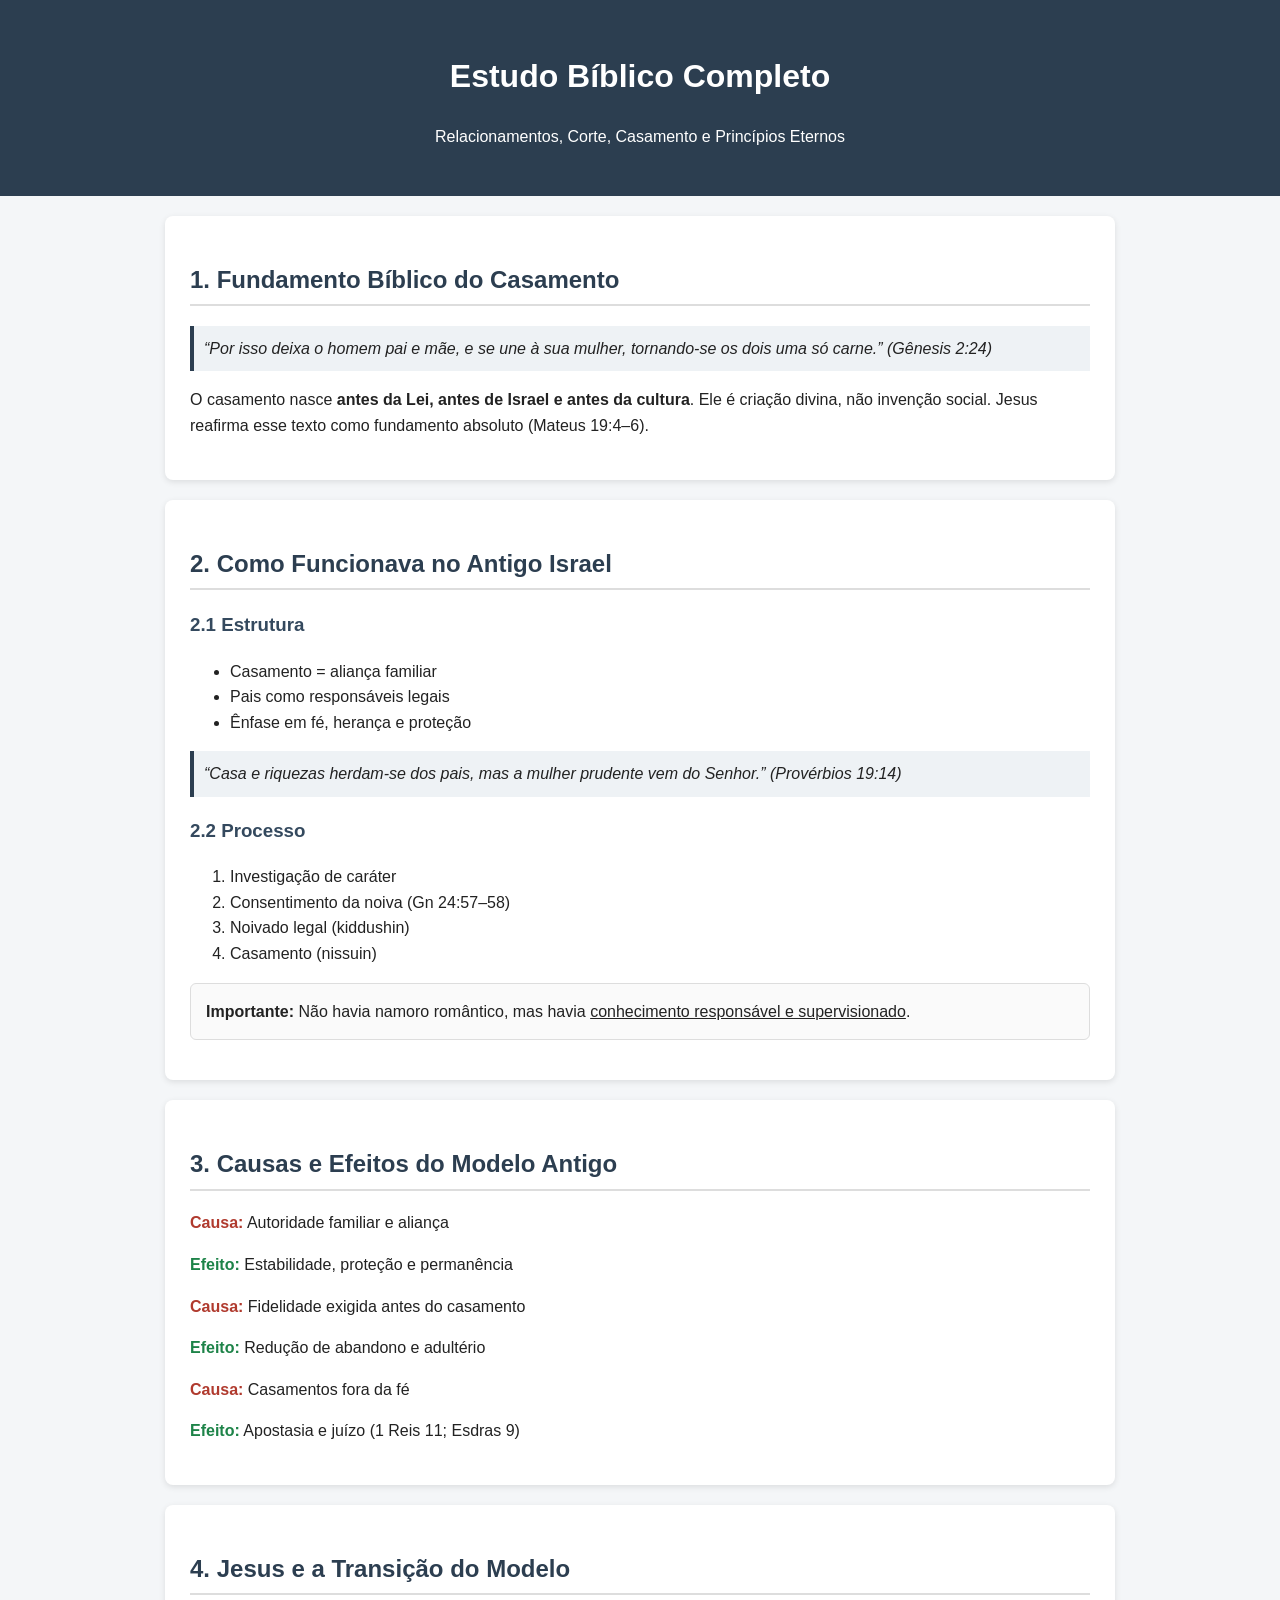
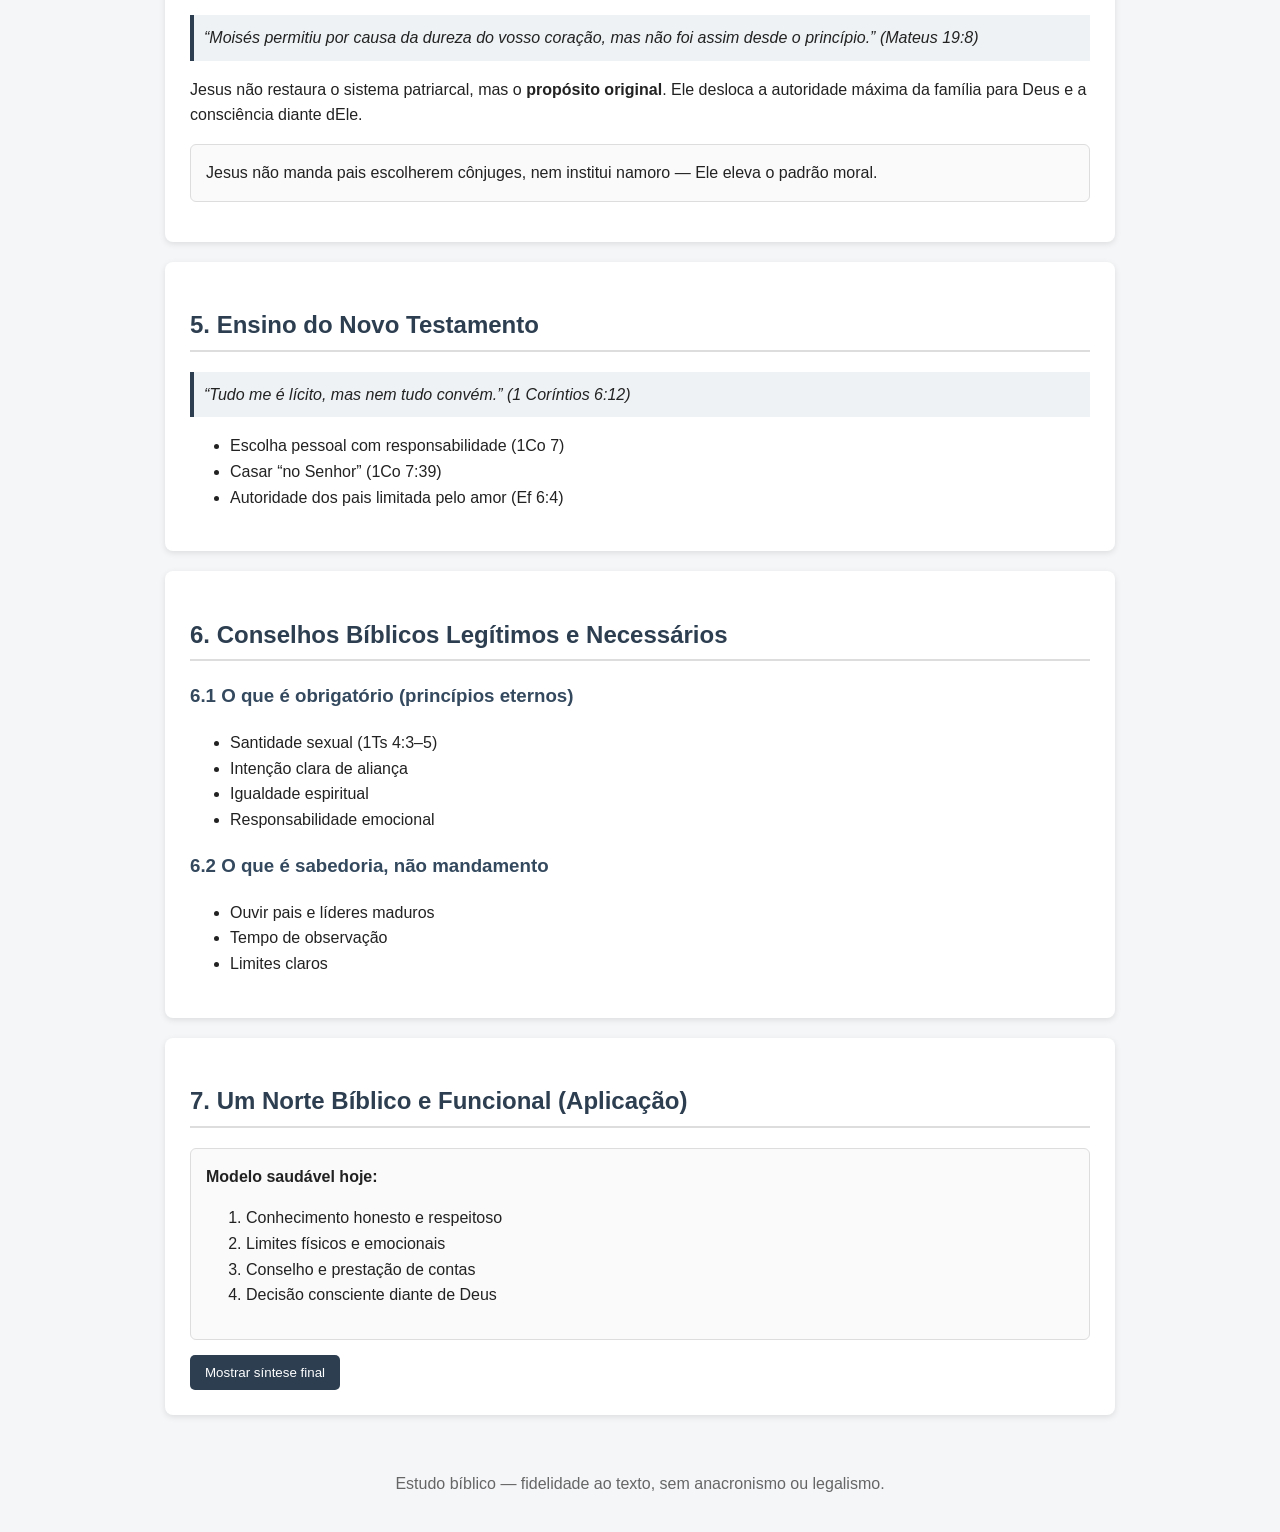
==== relacionamento.html @ f863ce58 "Update relacionamento.html" ====
<!DOCTYPE html>
<html lang="pt-BR">
<head>
  <meta charset="UTF-8">
  <title>Estudo Bíblico — Relacionamentos, Corte e Casamento</title>
  <style>
    body {
      font-family: Arial, Helvetica, sans-serif;
      background: #f4f6f8;
      color: #222;
      line-height: 1.6;
      margin: 0;
      padding: 0;
    }
    header {
      background: #2c3e50;
      color: #fff;
      padding: 30px;
      text-align: center;
    }
    section {
      background: #fff;
      margin: 20px auto;
      padding: 25px;
      max-width: 900px;
      border-radius: 8px;
      box-shadow: 0 2px 6px rgba(0,0,0,0.1);
    }
    h2 {
      color: #2c3e50;
      border-bottom: 2px solid #ddd;
      padding-bottom: 5px;
    }
    h3 {
      color: #34495e;
    }
    .verse {
      background: #eef2f5;
      border-left: 4px solid #2c3e50;
      padding: 10px;
      margin: 10px 0;
      font-style: italic;
    }
    .box {
      background: #fafafa;
      border: 1px solid #ddd;
      padding: 15px;
      border-radius: 6px;
      margin: 15px 0;
    }
    .cause {
      color: #b03a2e;
      font-weight: bold;
    }
    .effect {
      color: #1d8348;
      font-weight: bold;
    }
    footer {
      text-align: center;
      padding: 20px;
      color: #666;
    }
    button {
      background: #2c3e50;
      color: #fff;
      border: none;
      padding: 10px 15px;
      border-radius: 5px;
      cursor: pointer;
    }
    button:hover {
      background: #1a252f;
    }
    .hidden {
      display: none;
    }
  </style>
</head>
<body>

<header>
  <h1>Estudo Bíblico Completo</h1>
  <p>Relacionamentos, Corte, Casamento e Princípios Eternos</p>
</header>

<section>
  <h2>1. Fundamento Bíblico do Casamento</h2>
  <div class="verse">
    “Por isso deixa o homem pai e mãe, e se une à sua mulher,
    tornando-se os dois uma só carne.” (Gênesis 2:24)
  </div>
  <p>
    O casamento nasce <strong>antes da Lei, antes de Israel e antes da cultura</strong>.
    Ele é criação divina, não invenção social. Jesus reafirma esse texto como
    fundamento absoluto (Mateus 19:4–6).
  </p>
</section>

<section>
  <h2>2. Como Funcionava no Antigo Israel</h2>

  <h3>2.1 Estrutura</h3>
  <ul>
    <li>Casamento = aliança familiar</li>
    <li>Pais como responsáveis legais</li>
    <li>Ênfase em fé, herança e proteção</li>
  </ul>

  <div class="verse">
    “Casa e riquezas herdam-se dos pais, mas a mulher prudente vem do Senhor.”
    (Provérbios 19:14)
  </div>

  <h3>2.2 Processo</h3>
  <ol>
    <li>Investigação de caráter</li>
    <li>Consentimento da noiva (Gn 24:57–58)</li>
    <li>Noivado legal (kiddushin)</li>
    <li>Casamento (nissuin)</li>
  </ol>

  <div class="box">
    <strong>Importante:</strong> Não havia namoro romântico, mas havia
    <u>conhecimento responsável e supervisionado</u>.
  </div>
</section>

<section>
  <h2>3. Causas e Efeitos do Modelo Antigo</h2>

  <p><span class="cause">Causa:</span> Autoridade familiar e aliança</p>
  <p><span class="effect">Efeito:</span> Estabilidade, proteção e permanência</p>

  <p><span class="cause">Causa:</span> Fidelidade exigida antes do casamento</p>
  <p><span class="effect">Efeito:</span> Redução de abandono e adultério</p>

  <p><span class="cause">Causa:</span> Casamentos fora da fé</p>
  <p><span class="effect">Efeito:</span> Apostasia e juízo (1 Reis 11; Esdras 9)</p>
</section>

<section>
  <h2>4. Jesus e a Transição do Modelo</h2>

  <div class="verse">
    “Moisés permitiu por causa da dureza do vosso coração,
    mas não foi assim desde o princípio.” (Mateus 19:8)
  </div>

  <p>
    Jesus não restaura o sistema patriarcal, mas o
    <strong>propósito original</strong>.
    Ele desloca a autoridade máxima da família para Deus
    e a consciência diante dEle.
  </p>

  <div class="box">
    Jesus não manda pais escolherem cônjuges,
    nem institui namoro — Ele eleva o padrão moral.
  </div>
</section>

<section>
  <h2>5. Ensino do Novo Testamento</h2>

  <div class="verse">
    “Tudo me é lícito, mas nem tudo convém.” (1 Coríntios 6:12)
  </div>

  <ul>
    <li>Escolha pessoal com responsabilidade (1Co 7)</li>
    <li>Casar “no Senhor” (1Co 7:39)</li>
    <li>Autoridade dos pais limitada pelo amor (Ef 6:4)</li>
  </ul>
</section>

<section>
  <h2>6. Conselhos Bíblicos Legítimos e Necessários</h2>

  <h3>6.1 O que é obrigatório (princípios eternos)</h3>
  <ul>
    <li>Santidade sexual (1Ts 4:3–5)</li>
    <li>Intenção clara de aliança</li>
    <li>Igualdade espiritual</li>
    <li>Responsabilidade emocional</li>
  </ul>

  <h3>6.2 O que é sabedoria, não mandamento</h3>
  <ul>
    <li>Ouvir pais e líderes maduros</li>
    <li>Tempo de observação</li>
    <li>Limites claros</li>
  </ul>
</section>

<section>
  <h2>7. Um Norte Bíblico e Funcional (Aplicação)</h2>

  <div class="box">
    <strong>Modelo saudável hoje:</strong>
    <ol>
      <li>Conhecimento honesto e respeitoso</li>
      <li>Limites físicos e emocionais</li>
      <li>Conselho e prestação de contas</li>
      <li>Decisão consciente diante de Deus</li>
    </ol>
  </div>

  <button onclick="toggleExtra()">Mostrar síntese final</button>

  <div id="extra" class="hidden">
    <div class="verse">
      “Tudo o que não procede de fé é pecado.” (Romanos 14:23)
    </div>
    <p>
      O Novo Testamento não pergunta <em>“quem escolheu”</em>,
      mas <strong>“isso glorifica a Deus?”</strong>
    </p>
  </div>
</section>

<footer>
  <p>Estudo bíblico — fidelidade ao texto, sem anacronismo ou legalismo.</p>
</footer>

<script>
  function toggleExtra() {
    const el = document.getElementById("extra");
    el.classList.toggle("hidden");
  }
</script>

</body>
  </html>
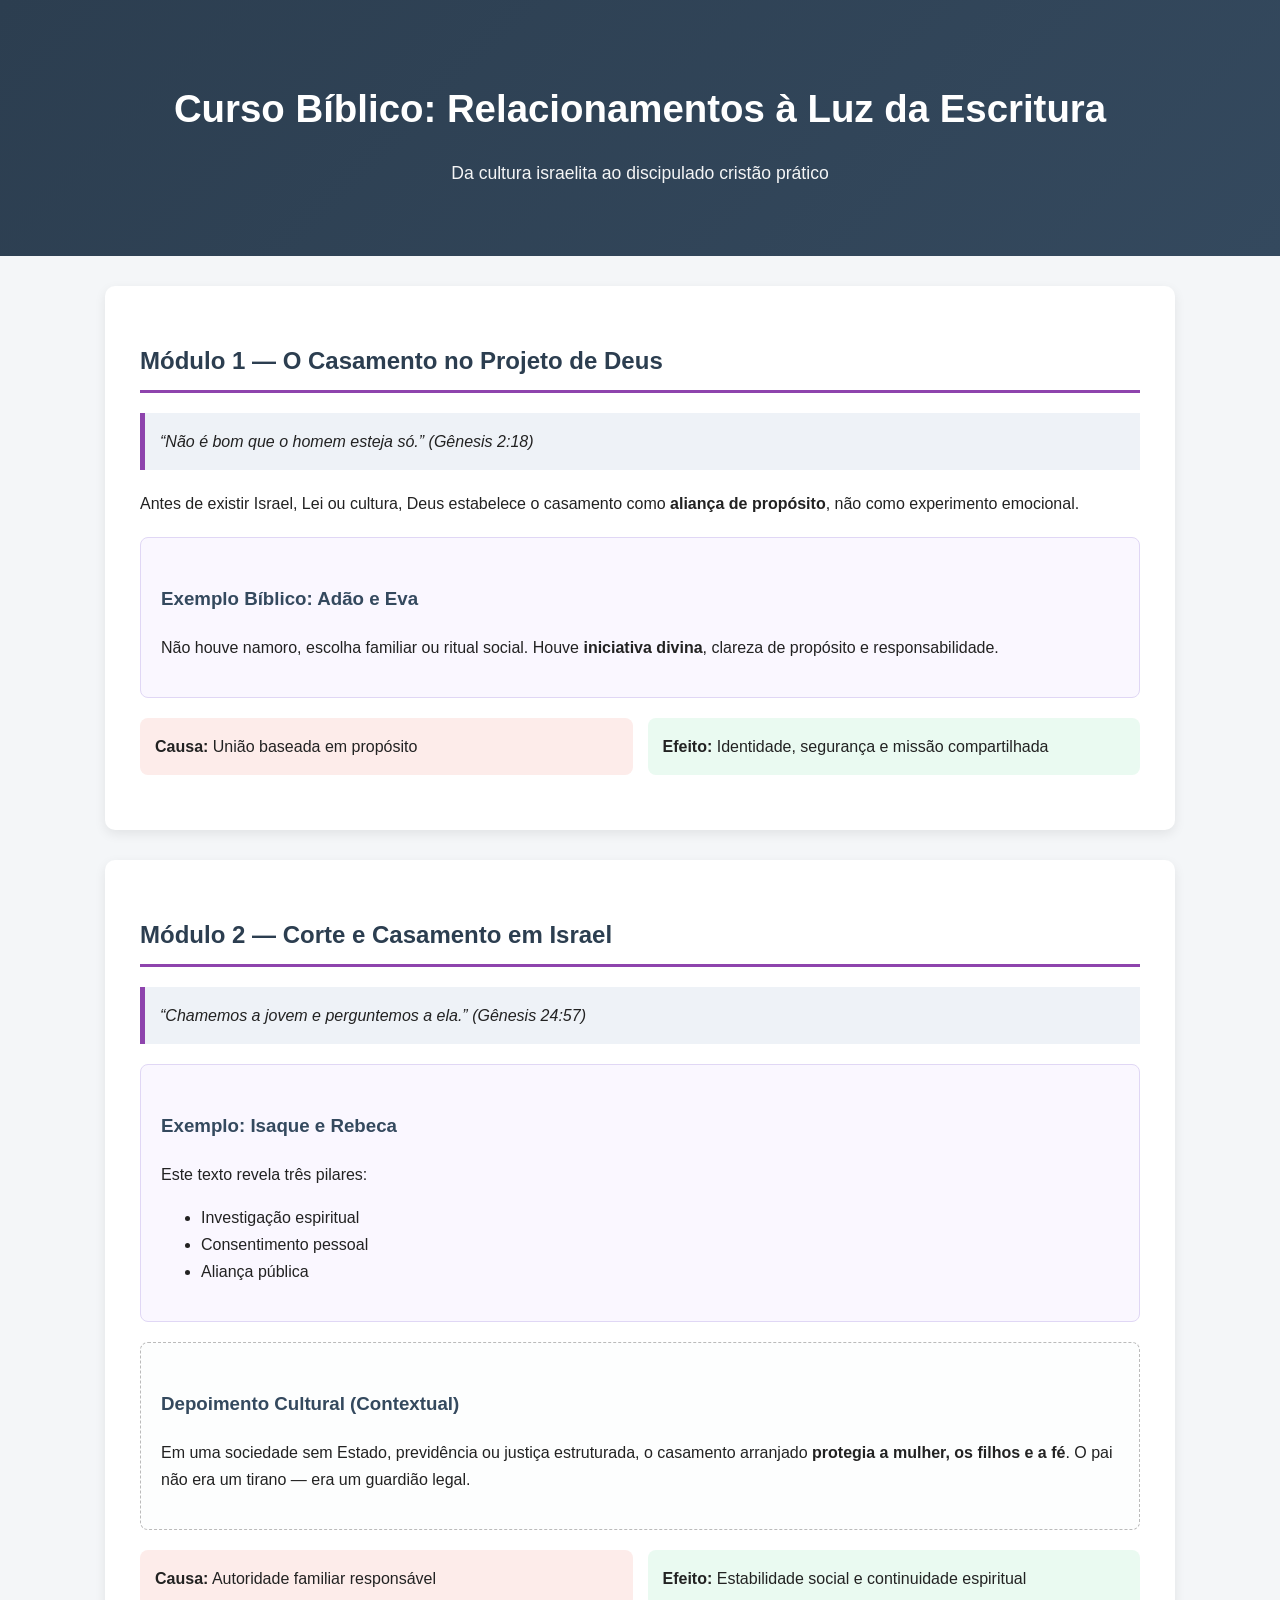
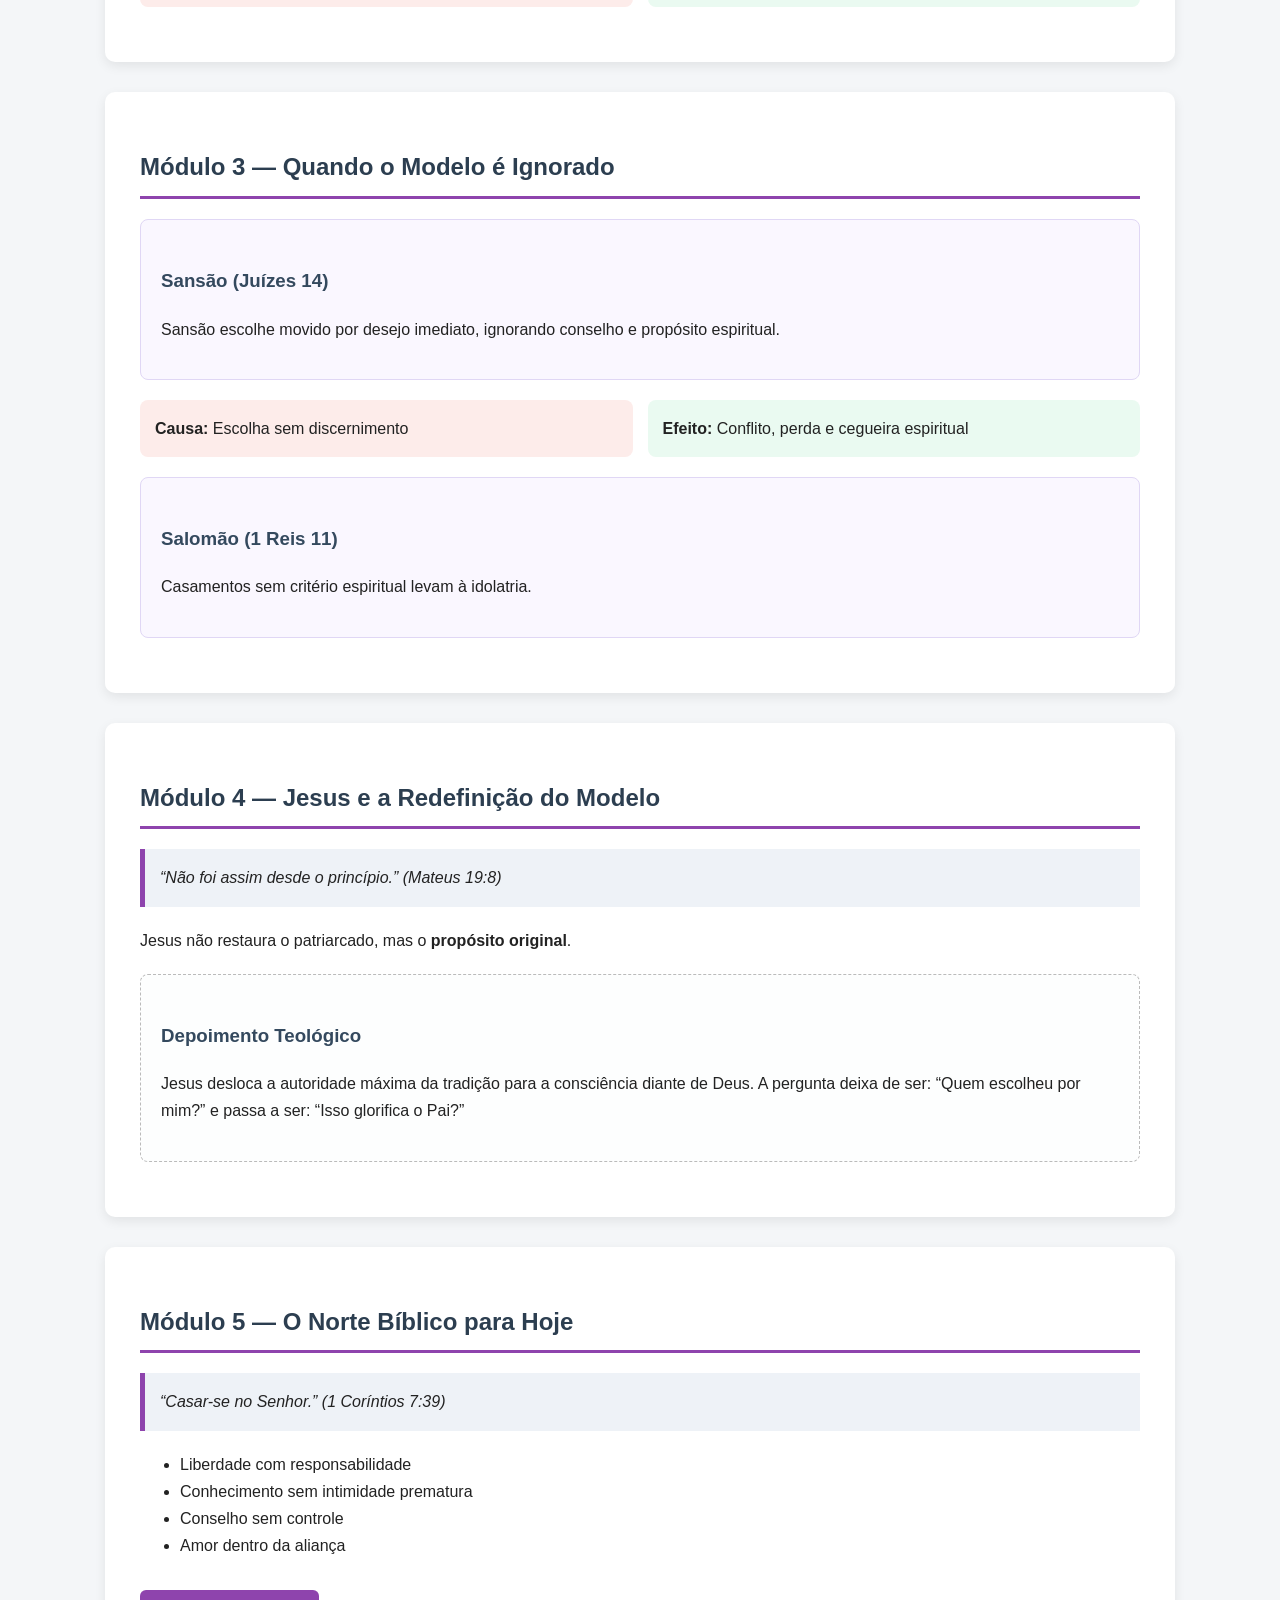
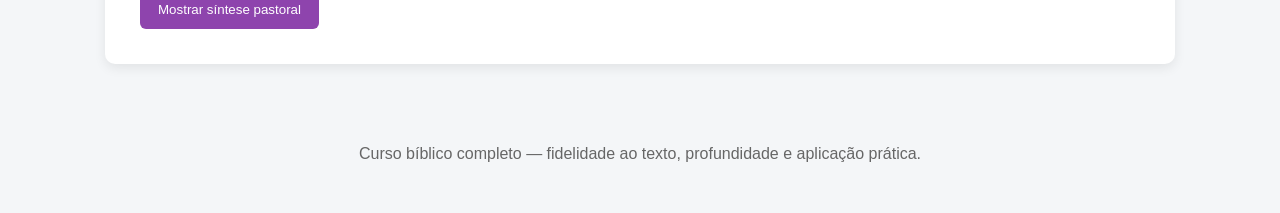
==== commit 8653cd6d: "Update relacionamento.html" ====
--- a/relacionamento.html
+++ b/relacionamento.html
@@ -1,233 +1,303 @@
 <!DOCTYPE html>
 <html lang="pt-BR">
 <head>
-  <meta charset="UTF-8">
-  <title>Estudo Bíblico — Relacionamentos, Corte e Casamento</title>
-  <style>
-    body {
-      font-family: Arial, Helvetica, sans-serif;
-      background: #f4f6f8;
-      color: #222;
-      line-height: 1.6;
-      margin: 0;
-      padding: 0;
-    }
-    header {
-      background: #2c3e50;
-      color: #fff;
-      padding: 30px;
-      text-align: center;
-    }
-    section {
-      background: #fff;
-      margin: 20px auto;
-      padding: 25px;
-      max-width: 900px;
-      border-radius: 8px;
-      box-shadow: 0 2px 6px rgba(0,0,0,0.1);
-    }
-    h2 {
-      color: #2c3e50;
-      border-bottom: 2px solid #ddd;
-      padding-bottom: 5px;
-    }
-    h3 {
-      color: #34495e;
-    }
-    .verse {
-      background: #eef2f5;
-      border-left: 4px solid #2c3e50;
-      padding: 10px;
-      margin: 10px 0;
-      font-style: italic;
-    }
-    .box {
-      background: #fafafa;
-      border: 1px solid #ddd;
-      padding: 15px;
-      border-radius: 6px;
-      margin: 15px 0;
-    }
-    .cause {
-      color: #b03a2e;
-      font-weight: bold;
-    }
-    .effect {
-      color: #1d8348;
-      font-weight: bold;
-    }
-    footer {
-      text-align: center;
-      padding: 20px;
-      color: #666;
-    }
-    button {
-      background: #2c3e50;
-      color: #fff;
-      border: none;
-      padding: 10px 15px;
-      border-radius: 5px;
-      cursor: pointer;
-    }
-    button:hover {
-      background: #1a252f;
-    }
-    .hidden {
-      display: none;
-    }
-  </style>
+<meta charset="UTF-8">
+<title>Curso Bíblico — Relacionamentos, Corte e Casamento</title>
+
+<style>
+:root {
+  --primary: #2c3e50;
+  --secondary: #34495e;
+  --accent: #8e44ad;
+  --light: #f4f6f8;
+  --card: #ffffff;
+}
+
+body {
+  margin: 0;
+  font-family: "Segoe UI", Arial, sans-serif;
+  background: var(--light);
+  color: #222;
+  line-height: 1.7;
+}
+
+header {
+  background: linear-gradient(135deg, var(--primary), var(--secondary));
+  color: #fff;
+  padding: 50px 20px;
+  text-align: center;
+}
+
+header h1 {
+  margin-bottom: 10px;
+  font-size: 2.4em;
+}
+
+header p {
+  font-size: 1.1em;
+  opacity: 0.95;
+}
+
+.module {
+  max-width: 1000px;
+  margin: 30px auto;
+  background: var(--card);
+  padding: 35px;
+  border-radius: 10px;
+  box-shadow: 0 4px 12px rgba(0,0,0,0.08);
+}
+
+.module h2 {
+  color: var(--primary);
+  border-bottom: 3px solid var(--accent);
+  padding-bottom: 8px;
+}
+
+.module h3 {
+  color: var(--secondary);
+  margin-top: 25px;
+}
+
+.verse {
+  background: #eef2f7;
+  border-left: 5px solid var(--accent);
+  padding: 15px;
+  margin: 20px 0;
+  font-style: italic;
+}
+
+.story {
+  background: #faf7ff;
+  border: 1px solid #e0d7f5;
+  padding: 20px;
+  border-radius: 8px;
+  margin: 20px 0;
+}
+
+.testimony {
+  background: #fdfefe;
+  border: 1px dashed #bbb;
+  padding: 20px;
+  border-radius: 8px;
+  margin: 20px 0;
+}
+
+.cause-effect {
+  display: grid;
+  grid-template-columns: 1fr 1fr;
+  gap: 15px;
+  margin: 20px 0;
+}
+
+.cause {
+  background: #fdecea;
+  padding: 15px;
+  border-radius: 8px;
+}
+
+.effect {
+  background: #eafaf1;
+  padding: 15px;
+  border-radius: 8px;
+}
+
+button {
+  background: var(--accent);
+  color: #fff;
+  border: none;
+  padding: 12px 18px;
+  border-radius: 6px;
+  cursor: pointer;
+  margin-top: 15px;
+}
+
+button:hover {
+  opacity: 0.9;
+}
+
+.hidden {
+  display: none;
+}
+
+footer {
+  text-align: center;
+  padding: 30px;
+  color: #666;
+}
+</style>
 </head>
+
 <body>
 
 <header>
-  <h1>Estudo Bíblico Completo</h1>
-  <p>Relacionamentos, Corte, Casamento e Princípios Eternos</p>
+  <h1>Curso Bíblico: Relacionamentos à Luz da Escritura</h1>
+  <p>Da cultura israelita ao discipulado cristão prático</p>
 </header>
 
-<section>
-  <h2>1. Fundamento Bíblico do Casamento</h2>
-  <div class="verse">
-    “Por isso deixa o homem pai e mãe, e se une à sua mulher,
-    tornando-se os dois uma só carne.” (Gênesis 2:24)
-  </div>
-  <p>
-    O casamento nasce <strong>antes da Lei, antes de Israel e antes da cultura</strong>.
-    Ele é criação divina, não invenção social. Jesus reafirma esse texto como
-    fundamento absoluto (Mateus 19:4–6).
-  </p>
-</section>
-
-<section>
-  <h2>2. Como Funcionava no Antigo Israel</h2>
-
-  <h3>2.1 Estrutura</h3>
-  <ul>
-    <li>Casamento = aliança familiar</li>
-    <li>Pais como responsáveis legais</li>
-    <li>Ênfase em fé, herança e proteção</li>
-  </ul>
-
-  <div class="verse">
-    “Casa e riquezas herdam-se dos pais, mas a mulher prudente vem do Senhor.”
-    (Provérbios 19:14)
-  </div>
-
-  <h3>2.2 Processo</h3>
-  <ol>
-    <li>Investigação de caráter</li>
-    <li>Consentimento da noiva (Gn 24:57–58)</li>
-    <li>Noivado legal (kiddushin)</li>
-    <li>Casamento (nissuin)</li>
-  </ol>
-
-  <div class="box">
-    <strong>Importante:</strong> Não havia namoro romântico, mas havia
-    <u>conhecimento responsável e supervisionado</u>.
-  </div>
-</section>
-
-<section>
-  <h2>3. Causas e Efeitos do Modelo Antigo</h2>
-
-  <p><span class="cause">Causa:</span> Autoridade familiar e aliança</p>
-  <p><span class="effect">Efeito:</span> Estabilidade, proteção e permanência</p>
-
-  <p><span class="cause">Causa:</span> Fidelidade exigida antes do casamento</p>
-  <p><span class="effect">Efeito:</span> Redução de abandono e adultério</p>
-
-  <p><span class="cause">Causa:</span> Casamentos fora da fé</p>
-  <p><span class="effect">Efeito:</span> Apostasia e juízo (1 Reis 11; Esdras 9)</p>
-</section>
-
-<section>
-  <h2>4. Jesus e a Transição do Modelo</h2>
-
-  <div class="verse">
-    “Moisés permitiu por causa da dureza do vosso coração,
-    mas não foi assim desde o princípio.” (Mateus 19:8)
-  </div>
-
-  <p>
-    Jesus não restaura o sistema patriarcal, mas o
-    <strong>propósito original</strong>.
-    Ele desloca a autoridade máxima da família para Deus
-    e a consciência diante dEle.
-  </p>
-
-  <div class="box">
-    Jesus não manda pais escolherem cônjuges,
-    nem institui namoro — Ele eleva o padrão moral.
-  </div>
-</section>
-
-<section>
-  <h2>5. Ensino do Novo Testamento</h2>
-
-  <div class="verse">
-    “Tudo me é lícito, mas nem tudo convém.” (1 Coríntios 6:12)
-  </div>
-
-  <ul>
-    <li>Escolha pessoal com responsabilidade (1Co 7)</li>
-    <li>Casar “no Senhor” (1Co 7:39)</li>
-    <li>Autoridade dos pais limitada pelo amor (Ef 6:4)</li>
-  </ul>
-</section>
-
-<section>
-  <h2>6. Conselhos Bíblicos Legítimos e Necessários</h2>
-
-  <h3>6.1 O que é obrigatório (princípios eternos)</h3>
-  <ul>
-    <li>Santidade sexual (1Ts 4:3–5)</li>
-    <li>Intenção clara de aliança</li>
-    <li>Igualdade espiritual</li>
-    <li>Responsabilidade emocional</li>
-  </ul>
-
-  <h3>6.2 O que é sabedoria, não mandamento</h3>
-  <ul>
-    <li>Ouvir pais e líderes maduros</li>
-    <li>Tempo de observação</li>
-    <li>Limites claros</li>
-  </ul>
-</section>
-
-<section>
-  <h2>7. Um Norte Bíblico e Funcional (Aplicação)</h2>
-
-  <div class="box">
-    <strong>Modelo saudável hoje:</strong>
-    <ol>
-      <li>Conhecimento honesto e respeitoso</li>
-      <li>Limites físicos e emocionais</li>
-      <li>Conselho e prestação de contas</li>
-      <li>Decisão consciente diante de Deus</li>
-    </ol>
-  </div>
-
-  <button onclick="toggleExtra()">Mostrar síntese final</button>
-
-  <div id="extra" class="hidden">
-    <div class="verse">
-      “Tudo o que não procede de fé é pecado.” (Romanos 14:23)
-    </div>
+<!-- MÓDULO 1 -->
+<section class="module">
+<h2>Módulo 1 — O Casamento no Projeto de Deus</h2>
+
+<div class="verse">
+“Não é bom que o homem esteja só.” (Gênesis 2:18)
+</div>
+
+<p>
+Antes de existir Israel, Lei ou cultura, Deus estabelece o casamento
+como <strong>aliança de propósito</strong>, não como experimento emocional.
+</p>
+
+<div class="story">
+<h3>Exemplo Bíblico: Adão e Eva</h3>
+<p>
+Não houve namoro, escolha familiar ou ritual social.
+Houve <strong>iniciativa divina</strong>, clareza de propósito e responsabilidade.
+</p>
+</div>
+
+<div class="cause-effect">
+  <div class="cause">
+    <strong>Causa:</strong> União baseada em propósito
+  </div>
+  <div class="effect">
+    <strong>Efeito:</strong> Identidade, segurança e missão compartilhada
+  </div>
+</div>
+</section>
+
+<!-- MÓDULO 2 -->
+<section class="module">
+<h2>Módulo 2 — Corte e Casamento em Israel</h2>
+
+<div class="verse">
+“Chamemos a jovem e perguntemos a ela.” (Gênesis 24:57)
+</div>
+
+<div class="story">
+<h3>Exemplo: Isaque e Rebeca</h3>
+<p>
+Este texto revela três pilares:
+</p>
+<ul>
+  <li>Investigação espiritual</li>
+  <li>Consentimento pessoal</li>
+  <li>Aliança pública</li>
+</ul>
+</div>
+
+<div class="testimony">
+<h3>Depoimento Cultural (Contextual)</h3>
+<p>
+Em uma sociedade sem Estado, previdência ou justiça estruturada,
+o casamento arranjado <strong>protegia a mulher, os filhos e a fé</strong>.
+O pai não era um tirano — era um guardião legal.
+</p>
+</div>
+
+<div class="cause-effect">
+  <div class="cause">
+    <strong>Causa:</strong> Autoridade familiar responsável
+  </div>
+  <div class="effect">
+    <strong>Efeito:</strong> Estabilidade social e continuidade espiritual
+  </div>
+</div>
+</section>
+
+<!-- MÓDULO 3 -->
+<section class="module">
+<h2>Módulo 3 — Quando o Modelo é Ignorado</h2>
+
+<div class="story">
+<h3>Sansão (Juízes 14)</h3>
+<p>
+Sansão escolhe movido por desejo imediato, ignorando conselho
+e propósito espiritual.
+</p>
+</div>
+
+<div class="cause-effect">
+  <div class="cause">
+    <strong>Causa:</strong> Escolha sem discernimento
+  </div>
+  <div class="effect">
+    <strong>Efeito:</strong> Conflito, perda e cegueira espiritual
+  </div>
+</div>
+
+<div class="story">
+<h3>Salomão (1 Reis 11)</h3>
+<p>
+Casamentos sem critério espiritual levam à idolatria.
+</p>
+</div>
+</section>
+
+<!-- MÓDULO 4 -->
+<section class="module">
+<h2>Módulo 4 — Jesus e a Redefinição do Modelo</h2>
+
+<div class="verse">
+“Não foi assim desde o princípio.” (Mateus 19:8)
+</div>
+
+<p>
+Jesus não restaura o patriarcado,
+mas o <strong>propósito original</strong>.
+</p>
+
+<div class="testimony">
+<h3>Depoimento Teológico</h3>
+<p>
+Jesus desloca a autoridade máxima da tradição
+para a consciência diante de Deus.
+A pergunta deixa de ser:
+“Quem escolheu por mim?”
+e passa a ser:
+“Isso glorifica o Pai?”
+</p>
+</div>
+</section>
+
+<!-- MÓDULO 5 -->
+<section class="module">
+<h2>Módulo 5 — O Norte Bíblico para Hoje</h2>
+
+<div class="verse">
+“Casar-se no Senhor.” (1 Coríntios 7:39)
+</div>
+
+<ul>
+<li>Liberdade com responsabilidade</li>
+<li>Conhecimento sem intimidade prematura</li>
+<li>Conselho sem controle</li>
+<li>Amor dentro da aliança</li>
+</ul>
+
+<button onclick="toggleFinal()">Mostrar síntese pastoral</button>
+
+<div id="final" class="hidden">
+  <div class="testimony">
+    <h3>Síntese Pastoral</h3>
     <p>
-      O Novo Testamento não pergunta <em>“quem escolheu”</em>,
-      mas <strong>“isso glorifica a Deus?”</strong>
+    A Bíblia não oferece um método único,
+    mas um <strong>caminho de sabedoria</strong>.
+    Onde há temor de Deus, clareza de propósito
+    e amor sacrificial,
+    o relacionamento honra o Senhor.
     </p>
   </div>
+</div>
 </section>
 
 <footer>
-  <p>Estudo bíblico — fidelidade ao texto, sem anacronismo ou legalismo.</p>
+<p>Curso bíblico completo — fidelidade ao texto, profundidade e aplicação prática.</p>
 </footer>
 
 <script>
-  function toggleExtra() {
-    const el = document.getElementById("extra");
-    el.classList.toggle("hidden");
-  }
+function toggleFinal() {
+  document.getElementById("final").classList.toggle("hidden");
+}
 </script>
 
 </body>
